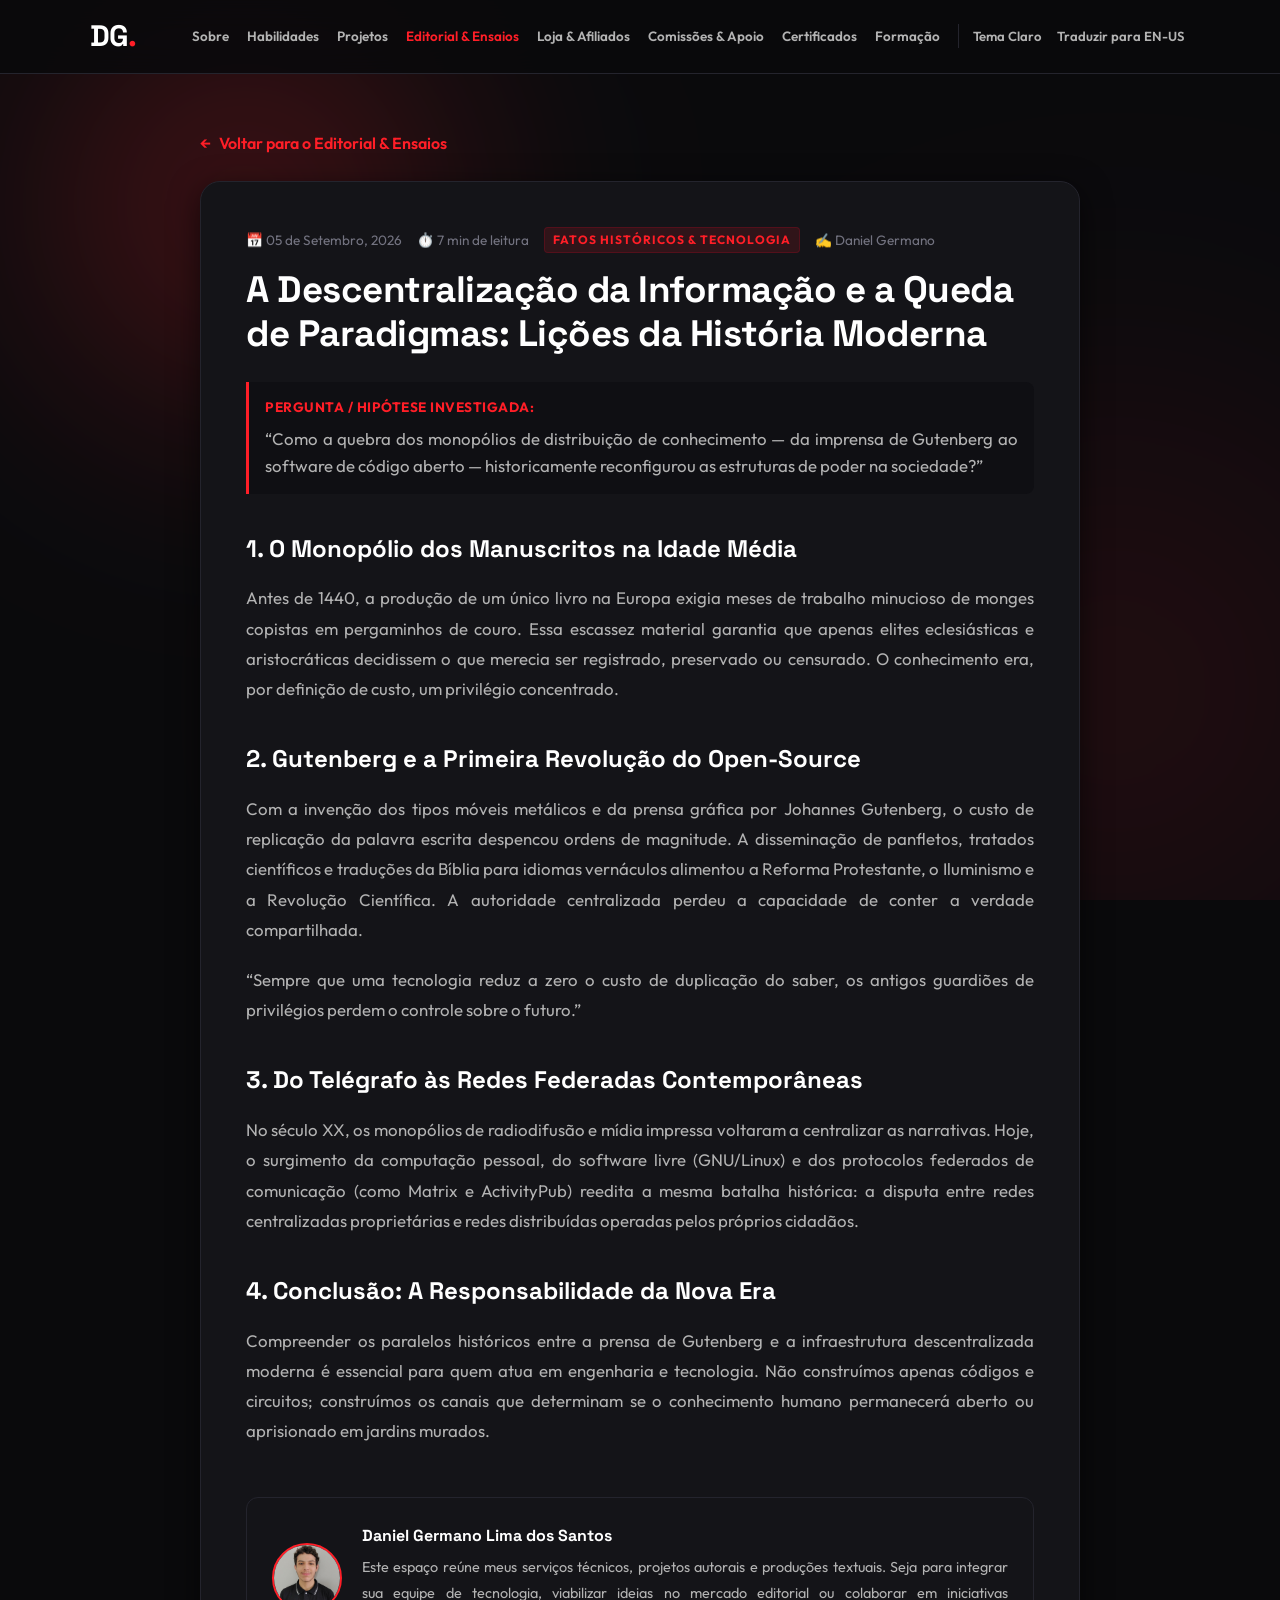
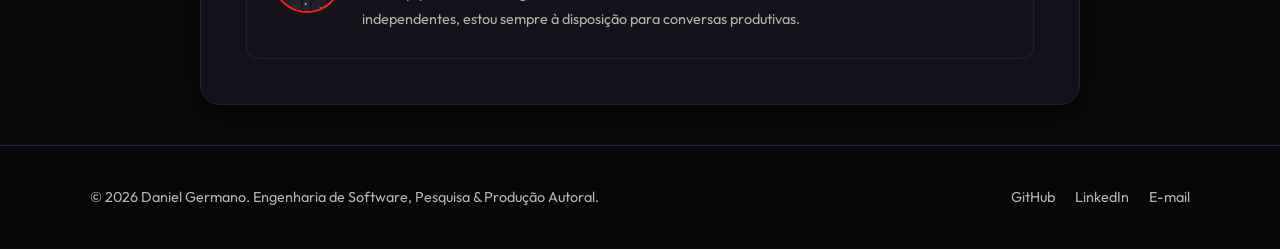
==== artigo-descentralizacao.html @ 6d18f43c "feat: new README, smart retractable mobile header, dynamic glass parallax background, Java cert imag" ====
<!DOCTYPE html>
<html lang="pt-BR">
<head>
    <meta charset="UTF-8">
    <meta name="viewport" content="width=device-width, initial-scale=1.0">
    <title>A Descentralização da Informação e a Queda de Paradigmas: Lições da História Moderna | Daniel Germano</title>
    <script>
        (function() {
            const savedTheme = localStorage.getItem('dg_portfolio_theme') || 'dark';
            document.documentElement.setAttribute('data-theme', savedTheme);
        })();
    </script>
    <link rel="icon" type="image/png" href="medias/images/favicon.png">
    <link rel="stylesheet" href="style.css">
    <link rel="preconnect" href="https://fonts.googleapis.com">
    <link rel="preconnect" href="https://fonts.gstatic.com" crossorigin>
    <link href="https://fonts.googleapis.com/css2?family=Outfit:wght@300;400;600;800&family=Space+Grotesk:wght@400;600;700&display=swap" rel="stylesheet">
</head>
<body>

    <!-- Dynamic Ambient Glass Light Mesh -->
    <div class="glass-bg-mesh" aria-hidden="true">
        <div class="glass-orb glass-orb-1"></div>
        <div class="glass-orb glass-orb-2"></div>
        <div class="glass-orb glass-orb-3"></div>
    </div>

    <!-- Header / Nav -->
    <header id="main-header">
        <div class="header-container">
            <a href="index.html" class="logo">DG<span>.</span></a>
            <nav id="main-nav">
                <a href="index.html#sobre" data-i18n="nav-about">Sobre</a>
                <a href="index.html#habilidades" data-i18n="nav-skills">Habilidades</a>
                <a href="index.html#projetos" data-i18n="nav-projects">Projetos</a>
                <a href="index.html#editorial" data-i18n="nav-editorial" class="active">Editorial & Ensaios</a>
                <a href="index.html#afiliados" data-i18n="nav-affiliates">Loja & Afiliados</a>
                <a href="index.html#monetizacao" data-i18n="nav-monetization">Comissões & Apoio</a>
                <a href="index.html#certificacoes" data-i18n="nav-certs">Certificados</a>
                <a href="index.html#formacao" data-i18n="nav-edu">Formação</a>
            </nav>
        </div>
    </header>

    <div class="main-container" style="padding-top: 130px; max-width: 920px;">
        
        <div style="margin-bottom: 25px;">
            <a href="index.html#editorial" class="back-link" style="color: var(--accent-red); font-weight: 600; text-decoration: none; display: inline-flex; align-items: center; gap: 8px;">
                &larr; <span data-i18n="article-back-btn">Voltar para o Editorial & Ensaios</span>
            </a>
        </div>

        <article class="article-reader-container">
            
            <div class="article-meta">
                <span>📅 05 de Setembro, 2026</span>
                <span>⏱️ 7 min de leitura</span>
                <span class="project-tag">Fatos Históricos & Tecnologia</span>
                <span>✍️ Daniel Germano</span>
            </div>

            <h1>A Descentralização da Informação e a Queda de Paradigmas: Lições da História Moderna</h1>

            <div class="article-thesis-box" style="margin: 25px 0;">
                <strong style="color: var(--accent-red); display: block; margin-bottom: 8px;">Pergunta / Hipótese Investigada:</strong>
                <p style="margin: 0; font-size: 1.05rem; line-height: 1.6;">“Como a quebra dos monopólios de distribuição de conhecimento — da imprensa de Gutenberg ao software de código aberto — historicamente reconfigurou as estruturas de poder na sociedade?”</p>
            </div>

            <div class="article-body-content">
                
            <h2>1. O Monopólio dos Manuscritos na Idade Média</h2>
            <p>Antes de 1440, a produção de um único livro na Europa exigia meses de trabalho minucioso de monges copistas em pergaminhos de couro. Essa escassez material garantia que apenas elites eclesiásticas e aristocráticas decidissem o que merecia ser registrado, preservado ou censurado. O conhecimento era, por definição de custo, um privilégio concentrado.</p>

            <h2>2. Gutenberg e a Primeira Revolução do Open-Source</h2>
            <p>Com a invenção dos tipos móveis metálicos e da prensa gráfica por Johannes Gutenberg, o custo de replicação da palavra escrita despencou ordens de magnitude. A disseminação de panfletos, tratados científicos e traduções da Bíblia para idiomas vernáculos alimentou a Reforma Protestante, o Iluminismo e a Revolução Científica. A autoridade centralizada perdeu a capacidade de conter a verdade compartilhada.</p>

            <div class="article-quote-box">
                <p>“Sempre que uma tecnologia reduz a zero o custo de duplicação do saber, os antigos guardiões de privilégios perdem o controle sobre o futuro.”</p>
            </div>

            <h2>3. Do Telégrafo às Redes Federadas Contemporâneas</h2>
            <p>No século XX, os monopólios de radiodifusão e mídia impressa voltaram a centralizar as narrativas. Hoje, o surgimento da computação pessoal, do software livre (GNU/Linux) e dos protocolos federados de comunicação (como Matrix e ActivityPub) reedita a mesma batalha histórica: a disputa entre redes centralizadas proprietárias e redes distribuídas operadas pelos próprios cidadãos.</p>

            <h2>4. Conclusão: A Responsabilidade da Nova Era</h2>
            <p>Compreender os paralelos históricos entre a prensa de Gutenberg e a infraestrutura descentralizada moderna é essencial para quem atua em engenharia e tecnologia. Não construímos apenas códigos e circuitos; construímos os canais que determinam se o conhecimento humano permanecerá aberto ou aprisionado em jardins murados.</p>
        
            </div>

            <div class="article-author-card" style="margin-top: 50px; padding: 25px; border-radius: 12px; background: var(--card-bg); border: 1px solid var(--border-color); display: flex; gap: 20px; align-items: center;">
                <img src="medias/images/ImagemProfissional.png" alt="Daniel Germano" style="width: 70px; height: 70px; border-radius: 50%; object-fit: cover; border: 2px solid var(--accent-red);">
                <div>
                    <h4 style="margin: 0 0 6px; font-family: 'Space Grotesk', sans-serif;">Daniel Germano Lima dos Santos</h4>
                    <p style="margin: 0; font-size: 0.9rem; color: var(--text-muted);" data-i18n="about-p4">Graduando em Engenharia de Software e Técnico em Eletrônica. Escreve ensaios críticos, pesquisas aplicadas em sistemas embarcados e literatura autoral.</p>
                </div>
            </div>

        </article>

    </div>

    <!-- Footer -->
    <footer>
        <div class="footer-container">
            <p data-i18n="footer-text">&copy; 2026 Daniel Germano. Engenharia de Software, Pesquisa & Produção Autoral.</p>
            <div class="social-links">
                <a href="https://github.com/DanielGermano-Dev" target="_blank">GitHub</a>
                <a href="https://linkedin.com/in/daniel-germano-lima-dos-santos" target="_blank">LinkedIn</a>
                <a href="mailto:danielgermano.dev@gmail.com">E-mail</a>
            </div>
        </div>
    </footer>

    <script src="lang.js" defer></script>
</body>
</html>
---- style.css ----
/* ==========================================================================
   DYNAMIC AMBIENT GLASS & PARALLAX BACKGROUND
   ========================================================================== */

.glass-bg-mesh {
    position: fixed;
    top: 0;
    left: 0;
    width: 100vw;
    height: 100vh;
    pointer-events: none;
    z-index: -1;
    overflow: hidden;
    background: var(--bg-color);
    transition: background-color 0.4s ease;
}

.glass-orb {
    position: absolute;
    border-radius: 50%;
    filter: blur(80px);
    opacity: 0.25;
    mix-blend-mode: screen;
    will-change: transform, opacity;
    transition: opacity 0.5s ease;
    pointer-events: none;
}

[data-theme="light"] .glass-orb {
    opacity: 0.14;
    mix-blend-mode: multiply;
    filter: blur(95px);
}

.glass-orb-1 {
    width: 650px;
    height: 650px;
    top: -120px;
    left: -80px;
    background: radial-gradient(circle, var(--accent-red) 0%, rgba(255, 30, 39, 0) 70%);
}

.glass-orb-2 {
    width: 750px;
    height: 750px;
    top: 35%;
    right: -150px;
    background: radial-gradient(circle, rgba(255, 30, 39, 0.45) 0%, rgba(220, 20, 60, 0.15) 50%, rgba(0, 0, 0, 0) 70%);
}

.glass-orb-3 {
    width: 550px;
    height: 550px;
    bottom: -80px;
    left: 25%;
    background: radial-gradient(circle, rgba(255, 255, 255, 0.08) 0%, rgba(255, 30, 39, 0.2) 50%, rgba(0, 0, 0, 0) 75%);
}

.glass-refraction-overlay {
    position: fixed;
    top: 0;
    left: 0;
    width: 100vw;
    height: 100vh;
    pointer-events: none;
    z-index: -1;
    background: radial-gradient(
        circle at var(--glass-light-x, 50%) var(--glass-light-y, 30%),
        rgba(255, 255, 255, 0.05) 0%,
        transparent 65%
    );
    backdrop-filter: blur(1px);
    -webkit-backdrop-filter: blur(1px);
}

/* ==========================================================================
   PORTFÓLIO PESSOAL - DANIEL GERMANO
   Identidade Visual: Preto Profundo / Off-White, Vermelho Carmesim & Branco
   Versão com Temas Claro & Escuro (Light & Dark Theme)
   ========================================================================== */

:root, [data-theme="dark"] {
    --bg-color: #0a0a0c;
    --bg-secondary: #121216;
    --card-bg: #141418;
    --card-inner: #0f0f13;
    --border-color: #24242d;
    --border-hover: #3a3a48;
    --text-color: #ffffff;
    --text-muted: #b3b3b3;
    --text-dim: #737380;
    
    --accent-red: #ff1e27;
    --accent-red-hover: #d1121b;
    --accent-red-dim: rgba(255, 30, 39, 0.12);
    --glow-red: rgba(255, 30, 39, 0.25);
    
    --header-bg: rgba(10, 10, 12, 0.88);
    --footer-bg: #070709;
    --code-bg: #060608;
    --code-text: #ff767c;
    --card-shadow: 0 8px 30px rgba(0, 0, 0, 0.6);
    
    --radius-sm: 8px;
    --radius-md: 14px;
    --radius-lg: 20px;
    --transition: all 0.3s cubic-bezier(0.25, 0.8, 0.25, 1);
}

[data-theme="light"] {
    --bg-color: #f7f8fb;
    --bg-secondary: #ffffff;
    --card-bg: #ffffff;
    --card-inner: #f1f3f9;
    --border-color: #e2e6f0;
    --border-hover: #ccd3e2;
    --text-color: #12151c;
    --text-muted: #525866;
    --text-dim: #848d9f;
    
    --accent-red: #d90429;
    --accent-red-hover: #ba0322;
    --accent-red-dim: rgba(217, 4, 41, 0.08);
    --glow-red: rgba(217, 4, 41, 0.18);
    
    --header-bg: rgba(247, 248, 251, 0.92);
    --footer-bg: #edf0f7;
    --code-bg: #1c1e24;
    --code-text: #ff7b82;
    --card-shadow: 0 6px 24px rgba(0, 0, 0, 0.06);
}

* {
    box-sizing: border-box;
    margin: 0;
    padding: 0;
    scroll-behavior: smooth;
}

body {
    background-color: var(--bg-color);
    background-image: 
        radial-gradient(circle at 10% 20%, var(--accent-red-dim) 0%, transparent 40%),
        radial-gradient(circle at 90% 80%, var(--accent-red-dim) 0%, transparent 40%);
    background-attachment: fixed;
    color: var(--text-color);
    font-family: 'Outfit', sans-serif;
    line-height: 1.65;
    overflow-x: hidden;
    transition: background-color 0.3s ease, color 0.3s ease;
}

a {
    color: inherit;
    text-decoration: none;
}

/* Custom Scrollbar */
::-webkit-scrollbar {
    width: 8px;
}
::-webkit-scrollbar-track {
    background: var(--bg-color);
}
::-webkit-scrollbar-thumb {
    background: var(--border-color);
    border-radius: 4px;
}
::-webkit-scrollbar-thumb:hover {
    background: var(--accent-red);
}

/* ==========================================================================
   HEADER & NAV
   ========================================================================== */

header {
    position: fixed;
    top: 0;
    left: 0;
    width: 100%;
    background-color: var(--header-bg);
    backdrop-filter: blur(16px);
    -webkit-backdrop-filter: blur(16px);
    border-bottom: 1px solid var(--border-color);
    z-index: 1000;
    transition: transform 0.35s cubic-bezier(0.16, 1, 0.3, 1), background-color 0.3s ease, border-color 0.3s ease, box-shadow 0.3s ease;
    will-change: transform;
}

header.header-hidden {
    transform: translateY(-100%);
    box-shadow: none;
}

header.header-scrolled {
    box-shadow: 0 4px 25px rgba(0, 0, 0, 0.35);
}

.header-container {
    max-width: 1440px;
    margin: 0 auto;
    padding: 12px 24px;
    display: flex;
    justify-content: space-between;
    align-items: center;
}

.logo {
    font-family: 'Space Grotesk', sans-serif;
    font-size: 1.85rem;
    font-weight: 700;
    letter-spacing: -1px;
    transition: var(--transition);
    flex-shrink: 0;
}

.logo span {
    color: var(--accent-red);
}

.logo:hover {
    transform: scale(1.05);
}

.mobile-menu-btn {
    display: none;
}

nav {
    display: flex;
    gap: 6px;
    align-items: center;
    flex-wrap: nowrap;
}

nav a {
    font-size: 0.84rem;
    font-weight: 600;
    color: var(--text-muted);
    transition: var(--transition);
    padding: 4px 6px;
    border-radius: 6px;
    white-space: nowrap;
}

nav a:hover {
    color: var(--text-color);
    background: rgba(255, 255, 255, 0.06);
}

[data-theme="light"] nav a:hover {
    background: rgba(0, 0, 0, 0.05);
}

nav a.active {
    color: var(--accent-red);
}

.nav-actions {
    display: flex;
    gap: 4px;
    align-items: center;
    margin-left: 6px;
    border-left: 1px solid var(--border-color);
    padding-left: 8px;
    flex-shrink: 0;
}

#lang-toggle, #theme-toggle {
    background: transparent;
    border: none;
    outline: none;
    color: var(--text-muted);
    padding: 4px 6px;
    border-radius: 6px;
    font-size: 0.82rem;
    font-weight: 600;
    cursor: pointer;
    transition: var(--transition);
    display: inline-flex;
    align-items: center;
    font-family: 'Outfit', sans-serif;
    white-space: nowrap;
}

#lang-toggle:hover, #theme-toggle:hover {
    color: var(--accent-red);
    background: var(--accent-red-dim);
    transform: none;
    box-shadow: none;
}

/* ==========================================================================
   HERO SECTION
   ========================================================================== */

.hero {
    min-height: 75vh;
    padding-top: 140px;
    padding-bottom: 60px;
    display: flex;
    align-items: center;
    justify-content: center;
    text-align: center;
    border-bottom: 1px solid var(--border-color);
    position: relative;
}

.hero-content {
    max-width: 850px;
    padding: 0 24px;
}

.hero-tag {
    font-family: 'Space Grotesk', sans-serif;
    font-size: 0.88rem;
    text-transform: uppercase;
    letter-spacing: 2px;
    color: var(--accent-red);
    font-weight: 700;
    margin-bottom: 20px;
    display: inline-block;
    padding: 4px 14px;
    border-radius: 20px;
    background: var(--accent-red-dim);
    border: 1px solid rgba(217, 4, 41, 0.25);
}

.hero h1 {
    font-size: 4.2rem;
    font-weight: 800;
    line-height: 1.08;
    margin-bottom: 24px;
    letter-spacing: -1.5px;
    color: var(--text-color);
}

.hero h1 span {
    color: var(--accent-red);
    position: relative;
}

.hero p {
    font-size: 1.25rem;
    color: var(--text-muted);
    max-width: 660px;
    margin: 0 auto 35px auto;
    line-height: 1.7;
}

.hero-actions {
    display: flex;
    gap: 16px;
    justify-content: center;
    flex-wrap: wrap;
}

/* ==========================================================================
   BOTÕES & COMPONENTES
   ========================================================================== */

.btn {
    padding: 12px 28px;
    border-radius: 30px;
    font-weight: 600;
    font-size: 0.98rem;
    transition: var(--transition);
    cursor: pointer;
    display: inline-flex;
    align-items: center;
    justify-content: center;
    gap: 8px;
    border: none;
    text-decoration: none;
    font-family: 'Outfit', sans-serif;
}

.btn-primary {
    background-color: var(--accent-red);
    border: 1px solid var(--accent-red);
    color: #ffffff !important;
    box-shadow: 0 4px 15px var(--glow-red);
}

.btn-primary:hover {
    background-color: var(--accent-red-hover);
    border-color: var(--accent-red-hover);
    transform: translateY(-2px);
    box-shadow: 0 6px 20px rgba(217, 4, 41, 0.4);
}

.btn-secondary {
    background-color: transparent;
    border: 1px solid var(--border-color);
    color: var(--text-color);
}

.btn-secondary:hover {
    background-color: var(--card-bg);
    border-color: var(--border-hover);
    transform: translateY(-2px);
}

.btn-outline-red {
    background-color: transparent;
    border: 1px solid var(--accent-red);
    color: var(--accent-red);
}

.btn-outline-red:hover {
    background-color: var(--accent-red);
    color: #ffffff !important;
    transform: translateY(-2px);
}

/* ==========================================================================
   LAYOUT & SEÇÕES
   ========================================================================== */

.main-container {
    max-width: 1240px;
    margin: 0 auto;
    padding: 0 24px;
}

.section {
    padding: 90px 0;
    border-bottom: 1px solid var(--border-color);
}

.section-header {
    display: flex;
    justify-content: space-between;
    align-items: flex-end;
    margin-bottom: 40px;
    flex-wrap: wrap;
    gap: 15px;
}

.section-title {
    font-family: 'Space Grotesk', sans-serif;
    font-size: 2.2rem;
    font-weight: 700;
    position: relative;
    display: inline-block;
    letter-spacing: -0.5px;
    color: var(--text-color);
}

.section-title::after {
    content: '';
    position: absolute;
    bottom: -10px;
    left: 0;
    width: 45px;
    height: 4px;
    background-color: var(--accent-red);
    border-radius: 2px;
}

.section-desc {
    color: var(--text-muted);
    font-size: 1.05rem;
    max-width: 700px;
    margin-top: 15px;
}

/* ==========================================================================
   SOBRE MIM
   ========================================================================== */

.about-grid {
    display: grid;
    grid-template-columns: 1.2fr 2fr 1.2fr;
    gap: 40px;
    align-items: start;
}

.about-photo-container {
    width: 100%;
}

.about-photo {
    width: 100%;
    aspect-ratio: 3/4;
    object-fit: cover;
    border-radius: var(--radius-md);
    border: 2px solid var(--border-color);
    box-shadow: var(--card-shadow);
    transition: var(--transition);
}

.about-photo:hover {
    border-color: var(--accent-red);
    box-shadow: 0 8px 30px var(--glow-red);
}

.about-text p {
    font-size: 1.1rem;
    color: var(--text-muted);
    margin-bottom: 20px;
    text-align: justify;
    line-height: 1.75;
}

.about-contacts {
    width: 100%;
}

.contact-info-card {
    background-color: var(--card-bg);
    border: 1px solid var(--border-color);
    padding: 24px;
    border-radius: var(--radius-md);
    box-shadow: var(--card-shadow);
    transition: var(--transition);
}

.contact-info-card h3 {
    font-family: 'Space Grotesk', sans-serif;
    font-size: 1.25rem;
    margin-bottom: 18px;
    color: var(--text-color);
    border-bottom: 2px solid var(--border-color);
    padding-bottom: 8px;
}

.contact-info-card p {
    font-size: 0.92rem;
    color: var(--text-muted);
    margin-bottom: 14px;
    line-height: 1.4;
}

.contact-info-card p strong {
    color: var(--text-color);
}

.contact-info-card a {
    transition: color 0.3s;
    word-break: break-all;
}

.contact-info-card a:hover {
    color: var(--accent-red) !important;
}

/* ==========================================================================
   HABILIDADES
   ========================================================================== */

.skills-grid {
    display: grid;
    grid-template-columns: repeat(auto-fit, minmax(280px, 1fr));
    gap: 25px;
}

.skill-category {
    background-color: var(--card-bg);
    border: 1px solid var(--border-color);
    border-radius: var(--radius-md);
    padding: 28px;
    box-shadow: var(--card-shadow);
    transition: var(--transition);
}

.skill-category:hover {
    border-color: var(--border-hover);
    transform: translateY(-2px);
}

.skill-category h3 {
    font-family: 'Space Grotesk', sans-serif;
    font-size: 1.25rem;
    margin-bottom: 20px;
    border-bottom: 2px solid var(--border-color);
    padding-bottom: 10px;
    color: var(--text-color);
}

.skill-tags {
    display: flex;
    flex-wrap: wrap;
    gap: 8px;
}

.skill-tags span {
    background-color: var(--card-inner);
    border: 1px solid var(--border-color);
    padding: 6px 12px;
    border-radius: 20px;
    font-size: 0.88rem;
    font-weight: 500;
    color: var(--text-muted);
    transition: var(--transition);
}

.skill-tags span:hover {
    border-color: var(--accent-red);
    color: var(--accent-red);
    background: var(--accent-red-dim);
}

/* ==========================================================================
   PROJETOS & FILTROS (ABA DEDICADA EXPANDIDA)
   ========================================================================== */

.filter-bar {
    display: flex;
    gap: 10px;
    flex-wrap: wrap;
    margin: 25px 0 35px 0;
}

.filter-btn {
    background: var(--card-bg);
    border: 1px solid var(--border-color);
    color: var(--text-muted);
    padding: 8px 18px;
    border-radius: 20px;
    font-size: 0.9rem;
    font-weight: 600;
    cursor: pointer;
    transition: var(--transition);
    font-family: 'Outfit', sans-serif;
}

.filter-btn:hover {
    color: var(--text-color);
    border-color: var(--border-hover);
}

.filter-btn.active {
    background: var(--accent-red);
    border-color: var(--accent-red);
    color: #ffffff;
    box-shadow: 0 4px 12px var(--glow-red);
}

.projects-grid {
    display: grid;
    grid-template-columns: repeat(auto-fit, minmax(340px, 1fr));
    gap: 25px;
}

.project-card {
    background-color: var(--card-bg);
    border: 1px solid var(--border-color);
    border-radius: var(--radius-md);
    padding: 28px;
    display: flex;
    flex-direction: column;
    justify-content: space-between;
    box-shadow: var(--card-shadow);
    transition: var(--transition);
}

.project-card:hover {
    transform: translateY(-5px);
    border-color: var(--accent-red);
    box-shadow: 0 10px 30px var(--glow-red);
}

.project-header-top {
    display: flex;
    justify-content: space-between;
    align-items: center;
    margin-bottom: 12px;
}

.project-tag {
    font-size: 0.75rem;
    text-transform: uppercase;
    letter-spacing: 1px;
    color: var(--accent-red);
    font-weight: 700;
    display: inline-block;
    padding: 2px 8px;
    border-radius: 4px;
    background: var(--accent-red-dim);
    border: 1px solid rgba(217, 4, 41, 0.2);
}

.project-status {
    font-size: 0.75rem;
    color: var(--text-dim);
    font-weight: 600;
}

.project-card h3 {
    font-family: 'Space Grotesk', sans-serif;
    font-size: 1.35rem;
    margin-bottom: 12px;
    color: var(--text-color);
}

.project-card p {
    color: var(--text-muted);
    font-size: 0.95rem;
    margin-bottom: 18px;
    line-height: 1.6;
}

.project-techs {
    display: flex;
    flex-wrap: wrap;
    gap: 6px;
    margin-bottom: 20px;
}

.project-techs span {
    font-size: 0.72rem;
    font-weight: 600;
    padding: 3px 8px;
    border-radius: 4px;
    background: var(--card-inner);
    color: var(--text-muted);
    border: 1px solid var(--border-color);
}

.project-footer {
    display: flex;
    justify-content: space-between;
    align-items: center;
    padding-top: 15px;
    border-top: 1px solid var(--border-color);
}

.project-link {
    font-weight: 600;
    color: var(--text-color);
    font-size: 0.92rem;
    transition: var(--transition);
}

.project-link:hover {
    color: var(--accent-red);
    transform: translateX(3px);
}

/* ==========================================================================
   EDITORIAL & BLOG DE PESQUISAS
   ========================================================================== */

.editorial-grid {
    display: grid;
    grid-template-columns: repeat(auto-fit, minmax(360px, 1fr));
    gap: 25px;
}

.article-card {
    background-color: var(--card-bg);
    border: 1px solid var(--border-color);
    border-radius: var(--radius-md);
    padding: 30px;
    display: flex;
    flex-direction: column;
    justify-content: space-between;
    box-shadow: var(--card-shadow);
    transition: var(--transition);
}

.article-card:hover {
    transform: translateY(-4px);
    border-color: var(--accent-red);
    box-shadow: 0 10px 30px var(--glow-red);
}

.article-card h3 {
    font-family: 'Space Grotesk', sans-serif;
    color: var(--text-color);
}

.article-meta {
    display: flex;
    gap: 15px;
    align-items: center;
    font-size: 0.85rem;
    color: var(--text-dim);
    margin-bottom: 12px;
    flex-wrap: wrap;
}

.article-thesis-box {
    background-color: var(--card-inner);
    border-left: 3px solid var(--accent-red);
    padding: 14px 16px;
    border-radius: 0 var(--radius-sm) var(--radius-sm) 0;
    margin: 15px 0;
}

.article-thesis-box strong {
    color: var(--accent-red);
    font-size: 0.85rem;
    display: block;
    margin-bottom: 4px;
    text-transform: uppercase;
    letter-spacing: 0.5px;
}

.article-thesis-box p {
    font-size: 0.92rem;
    color: var(--text-color);
    margin: 0;
}

/* Badges de Categorias Editoriais */
.tag-opiniao {
    color: #f59e0b !important;
    background: rgba(245, 158, 11, 0.12) !important;
    border-color: rgba(245, 158, 11, 0.3) !important;
}

.tag-esportes {
    color: #10b981 !important;
    background: rgba(16, 185, 129, 0.12) !important;
    border-color: rgba(16, 185, 129, 0.3) !important;
}

.tag-ciencia {
    color: #06b6d4 !important;
    background: rgba(6, 182, 212, 0.12) !important;
    border-color: rgba(6, 182, 212, 0.3) !important;
}

.tag-historia {
    color: #a855f7 !important;
    background: rgba(168, 85, 247, 0.12) !important;
    border-color: rgba(168, 85, 247, 0.3) !important;
}

.tag-literatura {
    color: #ec4899 !important;
    background: rgba(236, 72, 153, 0.12) !important;
    border-color: rgba(236, 72, 153, 0.3) !important;
}

/* Formatação Especial para Poemas & Contos */
.poem-container {
    background: var(--card-inner);
    border: 1px solid var(--border-color);
    border-left: 3px solid #ec4899;
    border-radius: var(--radius-sm);
    padding: 28px 32px;
    margin: 25px 0;
    font-style: italic;
    font-size: 1.05rem;
    line-height: 1.8;
    color: var(--text-color);
    box-shadow: var(--card-shadow);
}

.poem-stanza {
    margin-bottom: 22px;
}

.poem-stanza:last-child {
    margin-bottom: 0;
}

.poem-verse {
    display: block;
    margin-bottom: 4px;
}

/* Leitor de Artigo Dedicado */
.article-reader-container {
    background-color: var(--card-bg);
    border: 1px solid var(--border-color);
    border-radius: var(--radius-lg);
    padding: 45px;
    margin-bottom: 40px;
    box-shadow: var(--card-shadow);
}

.article-reader-container h1 {
    font-family: 'Space Grotesk', sans-serif;
    font-size: 2.3rem;
    line-height: 1.2;
    margin: 15px 0 20px 0;
    letter-spacing: -0.5px;
    color: var(--text-color);
}

.article-reader-container h2 {
    font-family: 'Space Grotesk', sans-serif;
    font-size: 1.5rem;
    margin: 35px 0 15px 0;
    color: var(--text-color);
}

.article-reader-container p {
    font-size: 1.05rem;
    color: var(--text-muted);
    margin-bottom: 20px;
    text-align: justify;
    line-height: 1.8;
}

.article-reader-container blockquote {
    background: var(--card-inner);
    border-left: 4px solid var(--accent-red);
    padding: 16px 20px;
    margin: 25px 0;
    font-style: italic;
    color: var(--text-color);
    border-radius: 0 var(--radius-sm) var(--radius-sm) 0;
}

.code-box {
    background: var(--code-bg);
    border: 1px solid var(--border-color);
    border-radius: var(--radius-sm);
    padding: 16px;
    font-family: 'Consolas', 'Fira Code', monospace;
    font-size: 0.88rem;
    color: var(--code-text);
    overflow-x: auto;
    margin: 20px 0;
}

/* ==========================================================================
   MONETIZAÇÃO, ASSINATURAS & COMISSÕES
   ========================================================================== */

.monetization-section {
    background: transparent;
}

.tiers-grid {
    display: grid;
    grid-template-columns: repeat(auto-fit, minmax(300px, 1fr));
    gap: 25px;
    margin: 35px 0;
}

.tier-card {
    background-color: var(--card-bg);
    border: 1px solid var(--border-color);
    border-radius: var(--radius-md);
    padding: 30px;
    display: flex;
    flex-direction: column;
    justify-content: space-between;
    text-align: center;
    position: relative;
    box-shadow: var(--card-shadow);
    transition: var(--transition);
}

.tier-card.featured {
    border-color: var(--accent-red);
    box-shadow: 0 0 25px var(--glow-red);
}

.tier-badge {
    position: absolute;
    top: -12px;
    left: 50%;
    transform: translateX(-50%);
    background: var(--accent-red);
    color: #ffffff;
    font-size: 0.72rem;
    font-weight: 800;
    padding: 3px 12px;
    border-radius: 12px;
    text-transform: uppercase;
    letter-spacing: 0.5px;
}

.tier-card:hover {
    transform: translateY(-4px);
    border-color: var(--accent-red);
}

.tier-card h3 {
    font-family: 'Space Grotesk', sans-serif;
    color: var(--text-color);
}

.tier-price {
    font-size: 2.2rem;
    font-weight: 800;
    color: var(--text-color);
    margin: 15px 0 4px 0;
}

.tier-period {
    font-size: 0.85rem;
    color: var(--text-dim);
    margin-bottom: 20px;
}

.tier-features {
    list-style: none;
    text-align: left;
    margin: 20px 0 25px 0;
    padding: 0;
}

.tier-features li {
    font-size: 0.92rem;
    color: var(--text-muted);
    margin-bottom: 10px;
    position: relative;
    padding-left: 22px;
}

.tier-features li::before {
    content: "✓";
    position: absolute;
    left: 0;
    color: var(--accent-red);
    font-weight: bold;
}

/* Suporte Pix & Plataformas */
.pix-support-container {
    background: var(--card-bg);
    border: 1px solid var(--border-color);
    border-radius: var(--radius-md);
    padding: 28px;
    margin-top: 30px;
    box-shadow: var(--card-shadow);
}

.pix-copy-box {
    display: flex;
    justify-content: space-between;
    align-items: center;
    background: var(--card-inner);
    border: 1px dashed var(--accent-red);
    padding: 14px 18px;
    border-radius: var(--radius-sm);
    margin: 15px 0;
    gap: 12px;
}

.pix-key-text {
    font-family: 'Consolas', monospace;
    font-size: 0.95rem;
    color: var(--accent-red);
    word-break: break-all;
}

.btn-copy-pix {
    background: var(--accent-red);
    color: #ffffff;
    border: none;
    padding: 8px 16px;
    border-radius: var(--radius-sm);
    font-weight: 700;
    cursor: pointer;
    font-size: 0.88rem;
    white-space: nowrap;
    transition: var(--transition);
    font-family: 'Outfit', sans-serif;
}

.btn-copy-pix:hover {
    background: var(--accent-red-hover);
}

.platforms-grid {
    display: grid;
    grid-template-columns: repeat(auto-fit, minmax(180px, 1fr));
    gap: 12px;
    margin-top: 15px;
}

.platform-card {
    display: flex;
    align-items: center;
    justify-content: center;
    gap: 8px;
    background: var(--card-inner);
    border: 1px solid var(--border-color);
    padding: 12px;
    border-radius: var(--radius-sm);
    font-weight: 600;
    font-size: 0.9rem;
    color: var(--text-color);
    transition: var(--transition);
}

.platform-card:hover {
    border-color: var(--accent-red);
    color: var(--accent-red);
    transform: translateY(-2px);
}

/* ==========================================================================
   CERTIFICADOS & TIMELINE
   ========================================================================== */

.certificates-grid {
    display: grid;
    grid-template-columns: repeat(auto-fit, minmax(260px, 1fr));
    gap: 25px;
}

.certificate-card {
    background-color: var(--card-bg);
    border: 1px solid var(--border-color);
    border-radius: var(--radius-md);
    overflow: hidden;
    box-shadow: var(--card-shadow);
    transition: var(--transition);
}

.certificate-card:hover {
    border-color: var(--accent-red);
    transform: translateY(-3px);
}

.cert-img-container {
    width: 100%;
    height: 180px;
    background-color: var(--card-inner);
    overflow: hidden;
    border-bottom: 1px solid var(--border-color);
}

.cert-img-container img {
    width: 100%;
    height: 100%;
    object-fit: cover;
    transition: transform 0.5s;
}

.certificate-card:hover .cert-img-container img {
    transform: scale(1.06);
}

.cert-info {
    padding: 20px;
}

.cert-tag {
    font-size: 0.72rem;
    font-weight: 700;
    color: var(--accent-red);
    text-transform: uppercase;
    letter-spacing: 1px;
    margin-bottom: 8px;
    display: block;
}

.cert-info h4 {
    font-size: 1.05rem;
    font-weight: 600;
    margin-bottom: 6px;
    color: var(--text-color);
}

.cert-issuer {
    color: var(--text-muted);
    font-size: 0.88rem;
}

.cert-date {
    font-size: 0.8rem;
    color: var(--text-dim);
}

.timeline {
    position: relative;
    max-width: 800px;
    margin: 0 auto;
    padding-left: 30px;
}

.timeline::after {
    content: '';
    position: absolute;
    width: 2px;
    background-color: var(--border-color);
    top: 0;
    bottom: 0;
    left: 7px;
}

.timeline-item {
    position: relative;
    margin-bottom: 45px;
}

.timeline-badge {
    position: absolute;
    width: 16px;
    height: 16px;
    border-radius: 50%;
    background-color: var(--accent-red);
    left: -30px;
    top: 6px;
    border: 3px solid var(--bg-color);
    z-index: 10;
}

.timeline-content {
    background-color: var(--card-bg);
    border: 1px solid var(--border-color);
    border-radius: var(--radius-md);
    padding: 24px 30px;
    box-shadow: var(--card-shadow);
}

.timeline-content h3 {
    font-family: 'Space Grotesk', sans-serif;
    font-size: 1.3rem;
    margin-bottom: 5px;
    color: var(--text-color);
}

.timeline-date {
    color: var(--accent-red);
    font-size: 0.85rem;
    font-weight: 700;
    text-transform: uppercase;
    display: block;
    margin-bottom: 12px;
}

.timeline-place {
    font-weight: 600;
    font-size: 0.95rem;
    margin-bottom: 8px;
    color: var(--text-color);
}

.timeline-content p:last-child {
    color: var(--text-muted);
    font-size: 0.95rem;
}

/* ==========================================================================
   GEEK & TECH HUB / INDICAÇÕES & AFILIADOS
   ========================================================================== */

.affiliate-section {
    position: relative;
}

.affiliate-grid {
    display: grid;
    grid-template-columns: repeat(auto-fill, minmax(280px, 1fr));
    gap: 24px;
    margin-top: 25px;
}

.affiliate-card {
    background-color: var(--card-bg);
    border: 1px solid var(--border-color);
    border-radius: var(--radius-md);
    padding: 24px;
    display: flex;
    flex-direction: column;
    justify-content: space-between;
    box-shadow: var(--card-shadow);
    transition: var(--transition);
    position: relative;
    overflow: hidden;
}

.affiliate-card:hover {
    border-color: var(--accent-red);
    transform: translateY(-4px);
    box-shadow: 0 12px 35px var(--glow-red);
}

.affiliate-card-top {
    display: flex;
    justify-content: space-between;
    align-items: center;
    margin-bottom: 16px;
    gap: 8px;
}

.store-badge {
    font-size: 0.78rem;
    font-weight: 700;
    padding: 4px 10px;
    border-radius: 6px;
    letter-spacing: 0.3px;
    display: inline-flex;
    align-items: center;
}

.store-shopee {
    background: rgba(238, 77, 45, 0.15);
    color: #ff5722;
    border: 1px solid rgba(238, 77, 45, 0.35);
}

.store-amazon {
    background: rgba(245, 158, 11, 0.15);
    color: #f59e0b;
    border: 1px solid rgba(245, 158, 11, 0.35);
}

.store-aliexpress {
    background: rgba(239, 68, 68, 0.15);
    color: #ef4444;
    border: 1px solid rgba(239, 68, 68, 0.35);
}

.highlight-badge {
    font-size: 0.75rem;
    font-weight: 600;
    color: var(--text-muted);
    background: var(--card-inner);
    padding: 4px 8px;
    border-radius: 6px;
    border: 1px solid var(--border-color);
}

.affiliate-icon-box {
    display: flex;
    align-items: center;
    justify-content: center;
    width: 52px;
    height: 52px;
    border-radius: var(--radius-sm);
    background: var(--card-inner);
    border: 1px solid var(--border-color);
    margin-bottom: 16px;
    transition: var(--transition);
}

.affiliate-card:hover .affiliate-icon-box {
    border-color: var(--accent-red);
    background: var(--accent-red-dim);
}

.aff-icon {
    font-size: 1.75rem;
}

.affiliate-body h3 {
    font-family: 'Space Grotesk', sans-serif;
    font-size: 1.15rem;
    font-weight: 700;
    color: var(--text-color);
    margin-bottom: 8px;
    line-height: 1.35;
}

.affiliate-tagline {
    font-size: 0.88rem;
    color: var(--text-muted);
    margin-bottom: 14px;
    line-height: 1.45;
}

.affiliate-tip {
    background: var(--card-inner);
    border-left: 3px solid var(--accent-red);
    padding: 10px 14px;
    border-radius: 0 var(--radius-sm) var(--radius-sm) 0;
    margin-bottom: 16px;
    font-size: 0.84rem;
    color: var(--text-muted);
    line-height: 1.45;
}

.affiliate-tip strong {
    color: var(--text-color);
    display: block;
    margin-bottom: 3px;
    font-size: 0.82rem;
}

.affiliate-price-row {
    display: flex;
    justify-content: space-between;
    align-items: center;
    padding-top: 12px;
    border-top: 1px dashed var(--border-color);
    margin-bottom: 16px;
}

.aff-price {
    font-family: 'Space Grotesk', sans-serif;
    font-size: 1.15rem;
    font-weight: 700;
    color: var(--text-color);
}

.aff-status {
    font-size: 0.76rem;
    font-weight: 600;
    color: #10b981;
    background: rgba(16, 185, 129, 0.12);
    border: 1px solid rgba(16, 185, 129, 0.25);
    padding: 3px 8px;
    border-radius: 4px;
}

.affiliate-footer {
    margin-top: auto;
}

.btn-shopee {
    width: 100%;
    display: flex;
    align-items: center;
    justify-content: center;
    gap: 8px;
    padding: 11px 16px;
    background: linear-gradient(135deg, #ee4d2d 0%, #ff5722 100%);
    color: #ffffff !important;
    font-weight: 700;
    font-size: 0.92rem;
    border-radius: var(--radius-sm);
    border: none;
    cursor: pointer;
    transition: var(--transition);
    box-shadow: 0 4px 15px rgba(238, 77, 45, 0.25);
    text-align: center;
}

.btn-shopee:hover {
    transform: translateY(-2px);
    box-shadow: 0 6px 20px rgba(238, 77, 45, 0.45);
    filter: brightness(1.06);
}

.affiliate-disclaimer-card {
    display: flex;
    gap: 18px;
    align-items: flex-start;
    background: var(--card-bg);
    border: 1px solid var(--border-color);
    border-radius: var(--radius-md);
    padding: 22px 28px;
    margin-top: 40px;
    box-shadow: var(--card-shadow);
}

.disclaimer-icon {
    font-size: 1.7rem;
    flex-shrink: 0;
    margin-top: 2px;
}

.disclaimer-text h4 {
    font-family: 'Space Grotesk', sans-serif;
    font-size: 1.05rem;
    font-weight: 700;
    color: var(--text-color);
    margin-bottom: 6px;
}

.disclaimer-text p {
    font-size: 0.9rem;
    color: var(--text-muted);
    line-height: 1.6;
}

/* ==========================================================================
   FOOTER
   ========================================================================== */

footer {
    border-top: 1px solid var(--border-color);
    padding: 40px 0;
    background-color: var(--footer-bg);
    transition: background-color 0.3s ease;
}

.footer-container {
    max-width: 1240px;
    margin: 0 auto;
    padding: 0 24px;
    display: flex;
    justify-content: space-between;
    align-items: center;
    flex-wrap: wrap;
    gap: 20px;
    font-size: 0.9rem;
    color: var(--text-muted);
}

.social-links {
    display: flex;
    gap: 20px;
}

.social-links a {
    transition: color 0.3s;
}

.social-links a:hover {
    color: var(--accent-red);
}

/* ==========================================================================
   RESPONSIVIDADE MULTIDISPOSITIVOS (MÓVEL, NOTEBOOK, MONITORES & TVS / 4K)
   ========================================================================== */

/* 1. TELEVISÕES, 4K UHD & MONITORES ULTRAWIDE (2560px+) */
@media (min-width: 2560px) {
    :root {
        font-size: 19px;
    }
    
    .header-container,
    .main-container,
    .footer-container {
        max-width: 1780px;
    }
    
    .hero {
        padding: 160px 40px 120px;
    }
    
    .hero h1 {
        font-size: 4.8rem;
    }
    
    .hero p {
        font-size: 1.45rem;
        max-width: 900px;
    }
    
    .projects-grid,
    .affiliate-grid {
        grid-template-columns: repeat(auto-fill, minmax(360px, 1fr));
        gap: 32px;
    }

    .about-grid {
        grid-template-columns: 1.2fr 2.4fr 1.3fr;
        gap: 50px;
    }
}

/* 2. MONITORES QUAD HD & DESKTOPS AMPLOS (1441px - 2559px) */
@media (min-width: 1441px) and (max-width: 2559px) {
    .header-container,
    .main-container,
    .footer-container {
        max-width: 1360px;
    }
    
    .hero h1 {
        font-size: 3.8rem;
    }
}

/* 3. NOTEBOOKS & TELAS COMPACTAS (1025px - 1440px) */
@media (min-width: 1025px) and (max-width: 1440px) {
    .header-container,
    .main-container,
    .footer-container {
        max-width: 1140px;
        padding-left: 20px;
        padding-right: 20px;
    }

    .about-grid {
        grid-template-columns: 1.1fr 2fr 1.2fr;
        gap: 30px;
    }
}

/* 4. TABLETS & IPADS (769px - 1024px) */
@media (min-width: 769px) and (max-width: 1024px) {
    .header-container {
        padding: 16px 20px;
    }
    
    nav {
        gap: 12px;
    }
    
    nav a {
        font-size: 0.86rem;
    }

    .about-grid {
        grid-template-columns: 1fr 1.6fr;
        gap: 30px;
    }
    
    .about-contacts {
        grid-column: 1 / -1;
    }
    
    .projects-grid,
    .affiliate-grid {
        grid-template-columns: repeat(2, 1fr);
        gap: 20px;
    }
    
    .editorial-grid {
        grid-template-columns: 1fr;
    }
    
    .tiers-grid {
        grid-template-columns: repeat(2, 1fr);
    }
}

/* 5. SMARTPHONES & TELAS MÓVEIS (Até 768px) */
@media (max-width: 768px) {
.header-container {
        padding: 12px 18px;
        flex-direction: row;
        justify-content: space-between;
        align-items: center;
        flex-wrap: nowrap;
    }

    .mobile-menu-btn {
        display: flex;
        flex-direction: column;
        justify-content: center;
        gap: 5px;
        background: transparent;
        border: none;
        outline: none;
        cursor: pointer;
        padding: 6px;
        width: 38px;
        height: 38px;
        border-radius: 8px;
        z-index: 1001;
    }

    .mobile-menu-btn span {
        display: block;
        width: 22px;
        height: 2px;
        background-color: var(--text-color);
        border-radius: 2px;
        transition: transform 0.3s ease, opacity 0.3s ease;
    }

    .mobile-menu-btn.active span:nth-child(1) {
        transform: translateY(7px) rotate(45deg);
    }
    .mobile-menu-btn.active span:nth-child(2) {
        opacity: 0;
    }
    .mobile-menu-btn.active span:nth-child(3) {
        transform: translateY(-7px) rotate(-45deg);
    }

    nav {
        position: fixed;
        top: 60px;
        left: 0;
        width: 100%;
        background: var(--header-bg);
        backdrop-filter: blur(20px);
        -webkit-backdrop-filter: blur(20px);
        border-bottom: 1px solid var(--border-color);
        box-shadow: 0 12px 35px rgba(0, 0, 0, 0.45);
        padding: 16px 20px 24px;
        flex-direction: column;
        align-items: stretch;
        gap: 8px;
        transform: translateY(-150%);
        opacity: 0;
        visibility: hidden;
        transition: transform 0.35s cubic-bezier(0.16, 1, 0.3, 1), opacity 0.3s ease, visibility 0.3s;
        z-index: 999;
        max-height: calc(100vh - 70px);
        overflow-y: auto;
    }

    nav.nav-open {
        transform: translateY(0);
        opacity: 1;
        visibility: visible;
    }

    nav a {
        font-size: 0.95rem;
        padding: 10px 14px;
        border-radius: 8px;
        background: rgba(255, 255, 255, 0.04);
        display: block;
        text-align: left;
    }

    .nav-actions {
        margin-left: 0;
        border-left: none;
        border-top: 1px solid var(--border-color);
        padding-top: 12px;
        padding-left: 0;
        flex-direction: column;
        align-items: stretch;
        gap: 8px;
    }

    #lang-toggle, #theme-toggle {
        width: 100%;
        justify-content: center;
        padding: 10px;
        font-size: 0.9rem;
        background: rgba(255, 255, 255, 0.05);
        border: 1px solid rgba(255, 255, 255, 0.08);
    }
    
    .hero {
        padding: 110px 18px 60px;
    }
    
    .hero h1 {
        font-size: 2.6rem;
        line-height: 1.15;
    }
    
    .hero p {
        font-size: 1.05rem;
    }

    .hero-actions {
        flex-direction: column;
        width: 100%;
        gap: 12px;
    }

    .hero-actions .btn {
        width: 100%;
        text-align: center;
        justify-content: center;
    }
    
    .about-grid {
        grid-template-columns: 1fr;
        gap: 25px;
    }

    .about-photo {
        max-width: 280px;
        margin: 0 auto;
        display: block;
    }

    .filter-bar {
        overflow-x: auto;
        white-space: nowrap;
        padding-bottom: 8px;
        justify-content: flex-start;
        scrollbar-width: none;
        -webkit-overflow-scrolling: touch;
    }

    .filter-bar::-webkit-scrollbar {
        display: none;
    }

    .filter-btn {
        padding: 8px 14px;
        font-size: 0.84rem;
        flex-shrink: 0;
    }

    .projects-grid,
    .affiliate-grid,
    .editorial-grid,
    .tiers-grid {
        grid-template-columns: 1fr;
        gap: 18px;
    }

    .affiliate-card {
        padding: 20px;
    }

    .affiliate-disclaimer-card {
        flex-direction: column;
        padding: 20px;
        gap: 12px;
    }

    .article-reader-container {
        padding: 20px 16px;
    }

    .article-reader-container h1 {
        font-size: 1.6rem;
    }
    
    .pix-copy-box {
        flex-direction: column;
        align-items: stretch;
        gap: 10px;
    }

    .pix-key-text {
        word-break: break-all;
        text-align: center;
        font-size: 0.85rem;
    }

    .btn-copy-pix {
        width: 100%;
    }

    .platforms-grid {
        grid-template-columns: 1fr;
    }

    .footer-container {
        flex-direction: column;
        text-align: center;
        gap: 16px;
    }
}

/* 6. SMARTPHONES PEQUENOS (Até 480px) */
@media (max-width: 480px) {
    .section {
        padding: 45px 0;
    }

    .section-title {
        font-size: 1.65rem;
    }

    .hero h1 {
        font-size: 2.2rem;
    }

    .hero-tag {
        font-size: 0.8rem;
        padding: 4px 10px;
    }

    .project-card,
    .article-card,
    .tier-card,
    .contact-info-card {
        padding: 18px;
    }
}
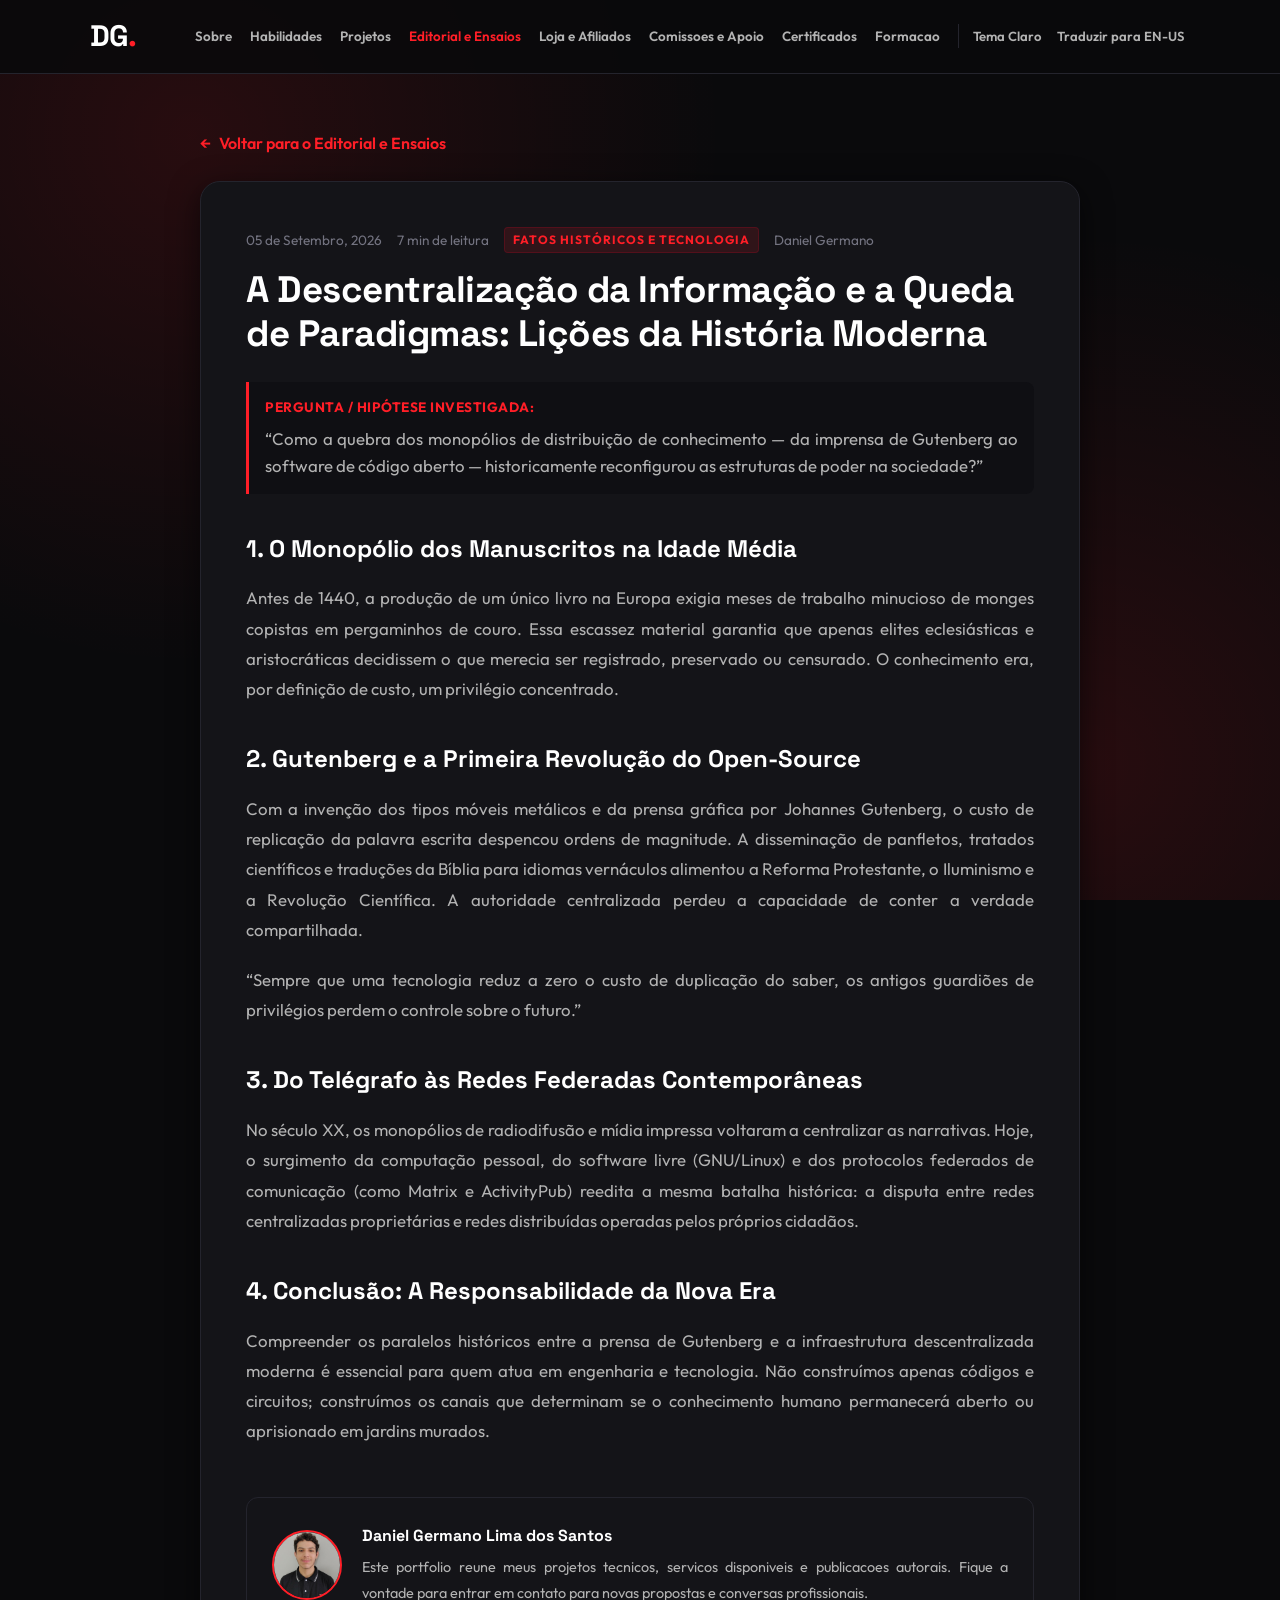
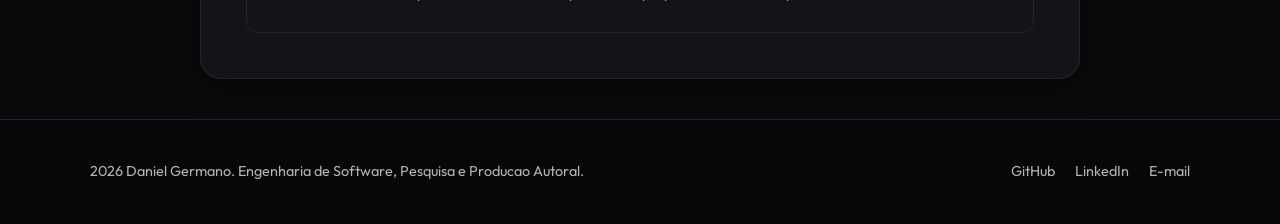
==== commit 30744151: "perf: eliminate scroll lag on mobile (120fps CSS optimization), remove AI slop, emojis, and commerci" ====
--- a/artigo-descentralizacao.html
+++ b/artigo-descentralizacao.html
@@ -19,8 +19,7 @@
 <body>
 
     <!-- Dynamic Ambient Glass Light Mesh -->
-    <div class="glass-bg-mesh" aria-hidden="true">
-        <div class="glass-orb glass-orb-1"></div>
+    
         <div class="glass-orb glass-orb-2"></div>
         <div class="glass-orb glass-orb-3"></div>
     </div>
@@ -33,9 +32,9 @@
                 <a href="index.html#sobre" data-i18n="nav-about">Sobre</a>
                 <a href="index.html#habilidades" data-i18n="nav-skills">Habilidades</a>
                 <a href="index.html#projetos" data-i18n="nav-projects">Projetos</a>
-                <a href="index.html#editorial" data-i18n="nav-editorial" class="active">Editorial & Ensaios</a>
-                <a href="index.html#afiliados" data-i18n="nav-affiliates">Loja & Afiliados</a>
-                <a href="index.html#monetizacao" data-i18n="nav-monetization">Comissões & Apoio</a>
+                <a href="index.html#editorial" data-i18n="nav-editorial" class="active">Editorial e Ensaios</a>
+                <a href="index.html#afiliados" data-i18n="nav-affiliates">Loja e Afiliados</a>
+                <a href="index.html#monetizacao" data-i18n="nav-monetization">Comissões e Apoio</a>
                 <a href="index.html#certificacoes" data-i18n="nav-certs">Certificados</a>
                 <a href="index.html#formacao" data-i18n="nav-edu">Formação</a>
             </nav>
@@ -46,17 +45,17 @@
         
         <div style="margin-bottom: 25px;">
             <a href="index.html#editorial" class="back-link" style="color: var(--accent-red); font-weight: 600; text-decoration: none; display: inline-flex; align-items: center; gap: 8px;">
-                &larr; <span data-i18n="article-back-btn">Voltar para o Editorial & Ensaios</span>
+                &larr; <span data-i18n="article-back-btn">Voltar para o Editorial e Ensaios</span>
             </a>
         </div>
 
         <article class="article-reader-container">
             
             <div class="article-meta">
-                <span>📅 05 de Setembro, 2026</span>
-                <span>⏱️ 7 min de leitura</span>
-                <span class="project-tag">Fatos Históricos & Tecnologia</span>
-                <span>✍️ Daniel Germano</span>
+                <span> 05 de Setembro, 2026</span>
+                <span> 7 min de leitura</span>
+                <span class="project-tag">Fatos Históricos e Tecnologia</span>
+                <span> Daniel Germano</span>
             </div>
 
             <h1>A Descentralização da Informação e a Queda de Paradigmas: Lições da História Moderna</h1>
@@ -101,7 +100,7 @@
     <!-- Footer -->
     <footer>
         <div class="footer-container">
-            <p data-i18n="footer-text">&copy; 2026 Daniel Germano. Engenharia de Software, Pesquisa & Produção Autoral.</p>
+            <p data-i18n="footer-text">&copy; 2026 Daniel Germano. Engenharia de Software, Pesquisa e Produção Autoral.</p>
             <div class="social-links">
                 <a href="https://github.com/DanielGermano-Dev" target="_blank">GitHub</a>
                 <a href="https://linkedin.com/in/daniel-germano-lima-dos-santos" target="_blank">LinkedIn</a>
--- a/style.css
+++ b/style.css
@@ -1,78 +1,5 @@
 
-/* ==========================================================================
-   DYNAMIC AMBIENT GLASS & PARALLAX BACKGROUND
-   ========================================================================== */
-
-.glass-bg-mesh {
-    position: fixed;
-    top: 0;
-    left: 0;
-    width: 100vw;
-    height: 100vh;
-    pointer-events: none;
-    z-index: -1;
-    overflow: hidden;
-    background: var(--bg-color);
-    transition: background-color 0.4s ease;
-}
-
-.glass-orb {
-    position: absolute;
-    border-radius: 50%;
-    filter: blur(80px);
-    opacity: 0.25;
-    mix-blend-mode: screen;
-    will-change: transform, opacity;
-    transition: opacity 0.5s ease;
-    pointer-events: none;
-}
-
-[data-theme="light"] .glass-orb {
-    opacity: 0.14;
-    mix-blend-mode: multiply;
-    filter: blur(95px);
-}
-
-.glass-orb-1 {
-    width: 650px;
-    height: 650px;
-    top: -120px;
-    left: -80px;
-    background: radial-gradient(circle, var(--accent-red) 0%, rgba(255, 30, 39, 0) 70%);
-}
-
-.glass-orb-2 {
-    width: 750px;
-    height: 750px;
-    top: 35%;
-    right: -150px;
-    background: radial-gradient(circle, rgba(255, 30, 39, 0.45) 0%, rgba(220, 20, 60, 0.15) 50%, rgba(0, 0, 0, 0) 70%);
-}
-
-.glass-orb-3 {
-    width: 550px;
-    height: 550px;
-    bottom: -80px;
-    left: 25%;
-    background: radial-gradient(circle, rgba(255, 255, 255, 0.08) 0%, rgba(255, 30, 39, 0.2) 50%, rgba(0, 0, 0, 0) 75%);
-}
-
-.glass-refraction-overlay {
-    position: fixed;
-    top: 0;
-    left: 0;
-    width: 100vw;
-    height: 100vh;
-    pointer-events: none;
-    z-index: -1;
-    background: radial-gradient(
-        circle at var(--glass-light-x, 50%) var(--glass-light-y, 30%),
-        rgba(255, 255, 255, 0.05) 0%,
-        transparent 65%
-    );
-    backdrop-filter: blur(1px);
-    -webkit-backdrop-filter: blur(1px);
-}
+
 
 /* ==========================================================================
    PORTFÓLIO PESSOAL - DANIEL GERMANO
@@ -141,14 +68,14 @@
 body {
     background-color: var(--bg-color);
     background-image: 
-        radial-gradient(circle at 10% 20%, var(--accent-red-dim) 0%, transparent 40%),
-        radial-gradient(circle at 90% 80%, var(--accent-red-dim) 0%, transparent 40%);
+        radial-gradient(circle at 15% 15%, var(--accent-red-dim) 0%, transparent 40%),
+        radial-gradient(circle at 85% 85%, var(--accent-red-dim) 0%, transparent 40%);
     background-attachment: fixed;
     color: var(--text-color);
     font-family: 'Outfit', sans-serif;
     line-height: 1.65;
     overflow-x: hidden;
-    transition: background-color 0.3s ease, color 0.3s ease;
+    transition: background-color 0.25s ease, color 0.25s ease;
 }
 
 a {
@@ -181,11 +108,9 @@
     left: 0;
     width: 100%;
     background-color: var(--header-bg);
-    backdrop-filter: blur(16px);
-    -webkit-backdrop-filter: blur(16px);
     border-bottom: 1px solid var(--border-color);
     z-index: 1000;
-    transition: transform 0.35s cubic-bezier(0.16, 1, 0.3, 1), background-color 0.3s ease, border-color 0.3s ease, box-shadow 0.3s ease;
+    transition: transform 0.25s ease, background-color 0.2s ease;
     will-change: transform;
 }
 
@@ -1841,3 +1766,24 @@
         padding: 18px;
     }
 }
+
+
+@media (max-width: 768px) {
+    header {
+        background-color: var(--header-bg);
+        backdrop-filter: none;
+        -webkit-backdrop-filter: none;
+    }
+
+    nav {
+        background: var(--card-bg);
+        backdrop-filter: none;
+        -webkit-backdrop-filter: none;
+        box-shadow: 0 8px 24px rgba(0, 0, 0, 0.4);
+    }
+
+    .project-card, .article-card, .tier-card, .contact-info-card, .certificate-card, .affiliate-card {
+        backdrop-filter: none;
+        -webkit-backdrop-filter: none;
+    }
+}
